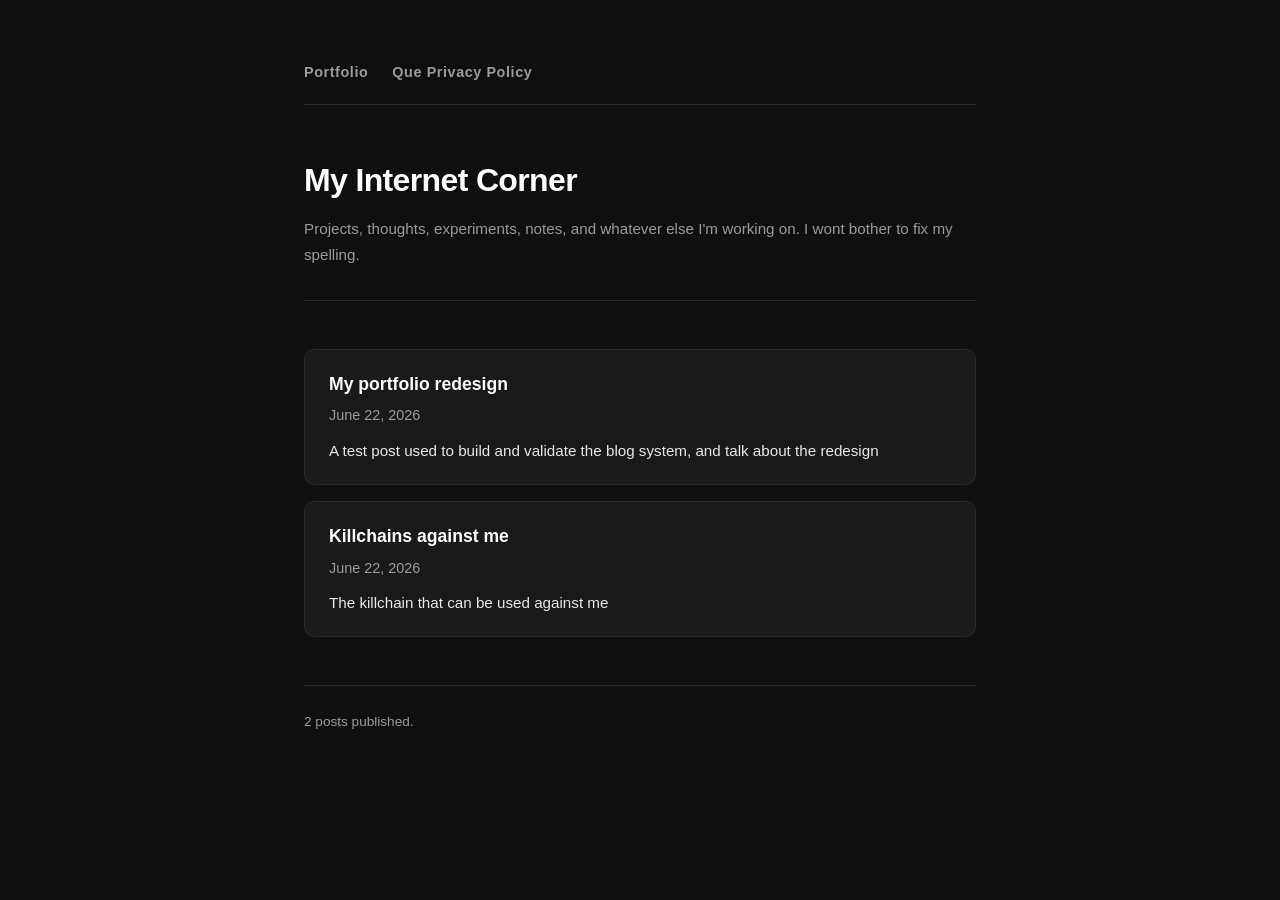
==== blog/index.html @ 858ca7fb "Update post count and fix spelling in header" ====
<!DOCTYPE html>
<html lang="en">
<head>
  <meta charset="UTF-8" />
  <meta name="viewport" content="width=device-width, initial-scale=1.0" />
  <title>Taksha's corner of the internet</title>

  <style>
    :root {
      --bg: #0f0f0f;
      --surface: #1a1a1a;
      --text: #e8e8e8;
      --muted: #9a9a9a;
      --accent: #ffffff;
      --border: #2a2a2a;
    }

    * {
      box-sizing: border-box;
      margin: 0;
      padding: 0;
    }

    body {
      background: var(--bg);
      color: var(--text);
      font-family: -apple-system, BlinkMacSystemFont, "Segoe UI", Helvetica, Arial, sans-serif;
      font-size: 16px;
      line-height: 1.7;
    }

    .container {
      max-width: 720px;
      margin: 0 auto;
      padding: 60px 24px 80px;
    }

    header {
      margin-bottom: 48px;
      border-bottom: 1px solid var(--border);
      padding-bottom: 32px;
    }

    header h1 {
      font-size: 2rem;
      font-weight: 700;
      letter-spacing: -0.02em;
      color: var(--accent);
    }

    header p {
      margin-top: 8px;
      color: var(--muted);
      font-size: 0.95rem;
    }

    .post-list {
      display: flex;
      flex-direction: column;
      gap: 16px;
    }

    .post {
      background: var(--surface);
      border: 1px solid var(--border);
      border-radius: 10px;
      transition: border-color 0.2s ease;
    }

    .post:hover {
      border-color: #404040;
    }

    .post a {
      display: block;
      padding: 20px 24px;
      text-decoration: none;
      color: inherit;
    }

    .post-title {
      font-size: 1.1rem;
      font-weight: 600;
      color: var(--accent);
    }

    .post-date {
      margin-top: 4px;
      color: var(--muted);
      font-size: 0.9rem;
    }

    .post-description {
      margin-top: 10px;
      color: var(--text);
      font-size: 0.95rem;
    }

    footer {
      border-top: 1px solid var(--border);
      margin-top: 48px;
      padding-top: 24px;
      color: var(--muted);
      font-size: 0.85rem;
    }
    .navbar {
  display: flex;
  gap: 24px;
  margin-bottom: 48px;
  padding-bottom: 20px;
  border-bottom: 1px solid var(--border);
}

.navbar a {
  color: var(--muted);
  text-decoration: none;
  font-size: 0.9rem;
  font-weight: 600;
  letter-spacing: 0.04em;
  transition: color 0.2s ease;
}

.navbar a:hover {
  color: var(--accent);
}
  </style>
</head>
<body>

  
  <div class="container">

    <nav class="navbar">
  <a href="../index.html">Portfolio</a>
  <a href="../privacy_policy.html">Que Privacy Policy</a>
</nav>

    <header>
      <h1>My Internet Corner</h1>
      <p>Projects, thoughts, experiments, notes, and whatever else I'm working on. I wont bother to fix my spelling.</p>
    </header>

    <div class="post-list" id="posts"></div>

    <footer>
      <p>2 posts published.</p>
    </footer>

  </div>

  <script>
    const posts = [
      {
        title: "My portfolio redesign",
        file: "portfolio-redesign.html",
        date: "June 22, 2026",
        description: "A test post used to build and validate the blog system, and talk about the redesign"
      },
      {
        title: "Killchains against me",
        file: "killchain-creation.html",
        date: "June 22, 2026",
        description: "The killchain that can be used against me"
      }
    ];

    const container = document.getElementById("posts");

    posts.forEach(post => {
      const article = document.createElement("article");
      article.className = "post";

      article.innerHTML = `
        <a href="${post.file}">
          <div class="post-title">${post.title}</div>
          <div class="post-date">${post.date}</div>
          <div class="post-description">${post.description}</div>
        </a>
      `;

      container.appendChild(article);
    });
  </script>

</body>
</html>
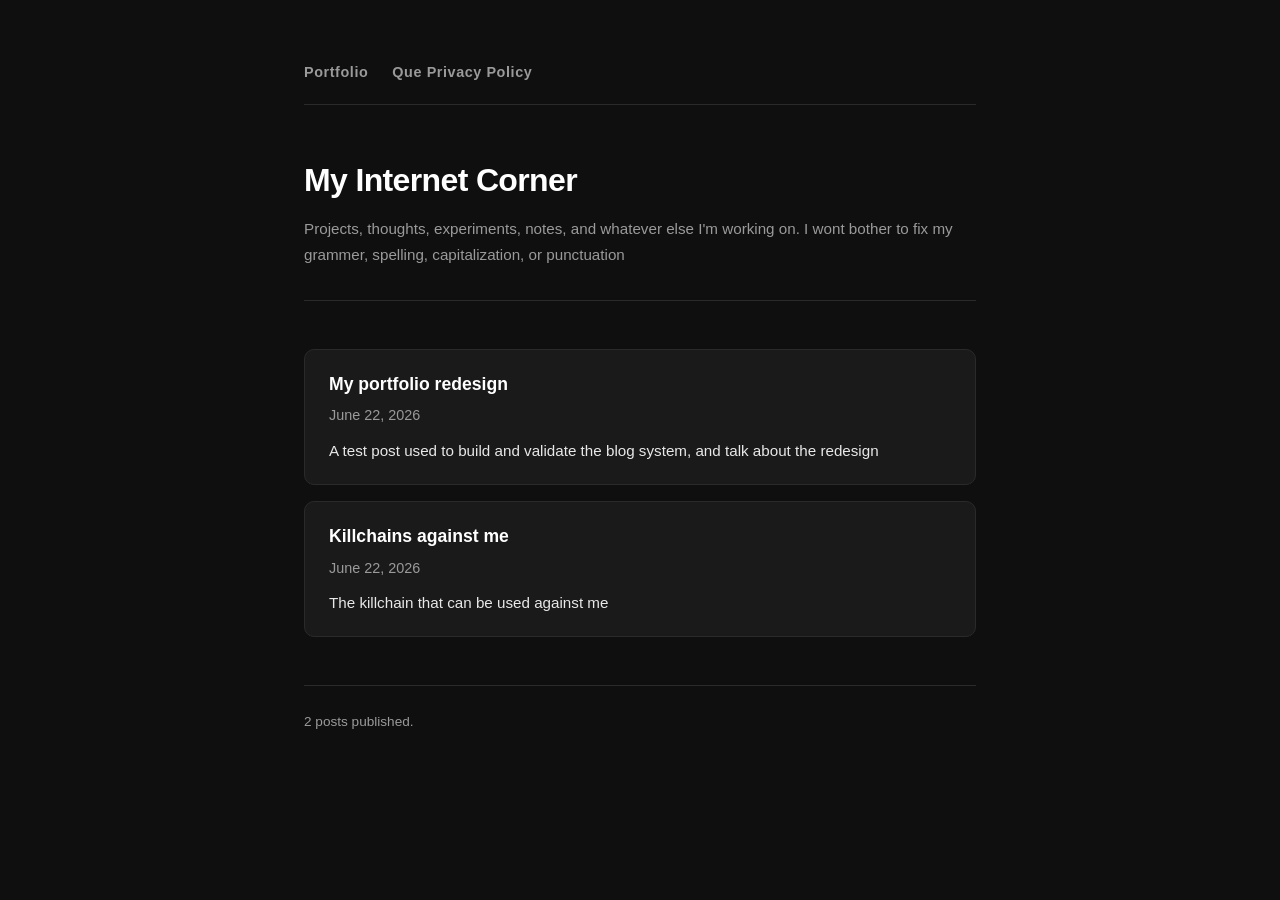
==== commit e034a34e: "Update intro paragraph for grammar and punctuation" ====
--- a/blog/index.html
+++ b/blog/index.html
@@ -137,7 +137,7 @@
 
     <header>
       <h1>My Internet Corner</h1>
-      <p>Projects, thoughts, experiments, notes, and whatever else I'm working on. I wont bother to fix my spelling.</p>
+      <p>Projects, thoughts, experiments, notes, and whatever else I'm working on. I wont bother to fix my grammer, spelling, capitalization, or punctuation</p>
     </header>
 
     <div class="post-list" id="posts"></div>
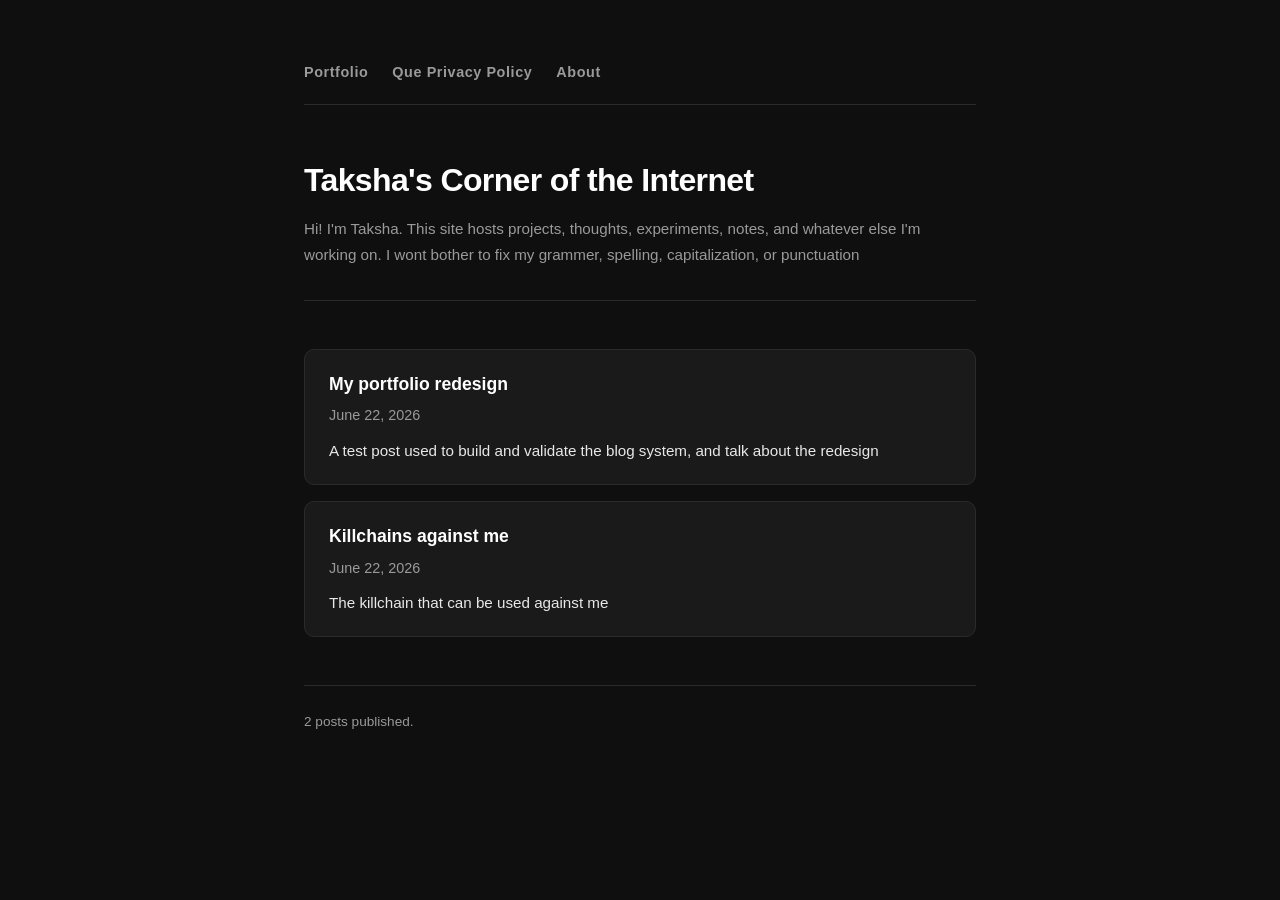
==== commit 7bb2acca: "Update header and introduction in index.html" ====
--- a/blog/index.html
+++ b/blog/index.html
@@ -133,11 +133,12 @@
     <nav class="navbar">
   <a href="../index.html">Portfolio</a>
   <a href="../privacy_policy.html">Que Privacy Policy</a>
+  <a href="./about.html">About</a>
 </nav>
 
     <header>
-      <h1>My Internet Corner</h1>
-      <p>Projects, thoughts, experiments, notes, and whatever else I'm working on. I wont bother to fix my grammer, spelling, capitalization, or punctuation</p>
+      <h1>Taksha's Corner of the Internet</h1>
+      <p>Hi! I'm Taksha. This site hosts projects, thoughts, experiments, notes, and whatever else I'm working on. I wont bother to fix my grammer, spelling, capitalization, or punctuation</p>
     </header>
 
     <div class="post-list" id="posts"></div>
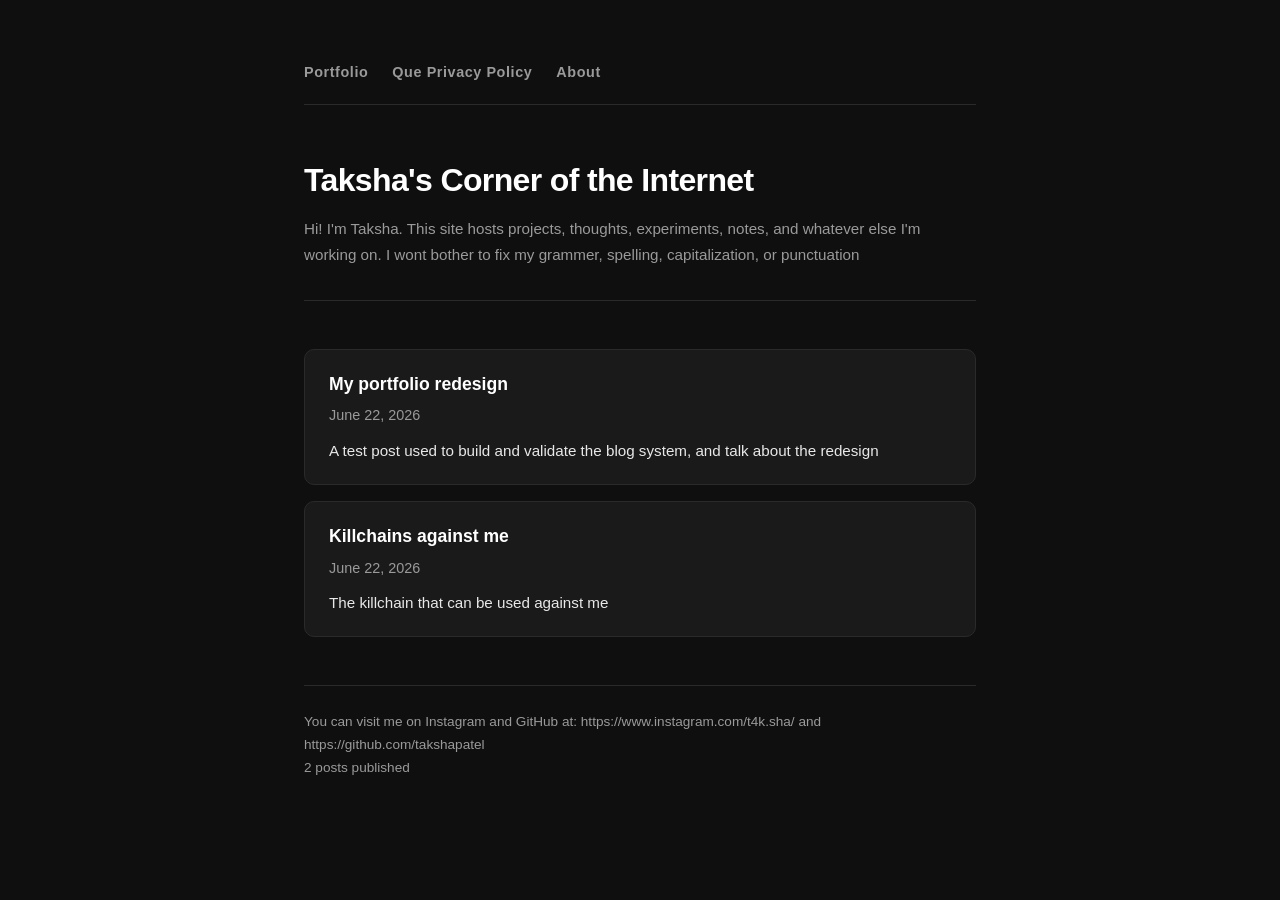
==== commit a72b7588: "socials" ====
--- a/blog/index.html
+++ b/blog/index.html
@@ -144,7 +144,8 @@
     <div class="post-list" id="posts"></div>
 
     <footer>
-      <p>2 posts published.</p>
+      <p>You can visit me on Instagram and GitHub at: https://www.instagram.com/t4k.sha/ and https://github.com/takshapatel</p>
+      <p>2 posts published</p>
     </footer>
 
   </div>
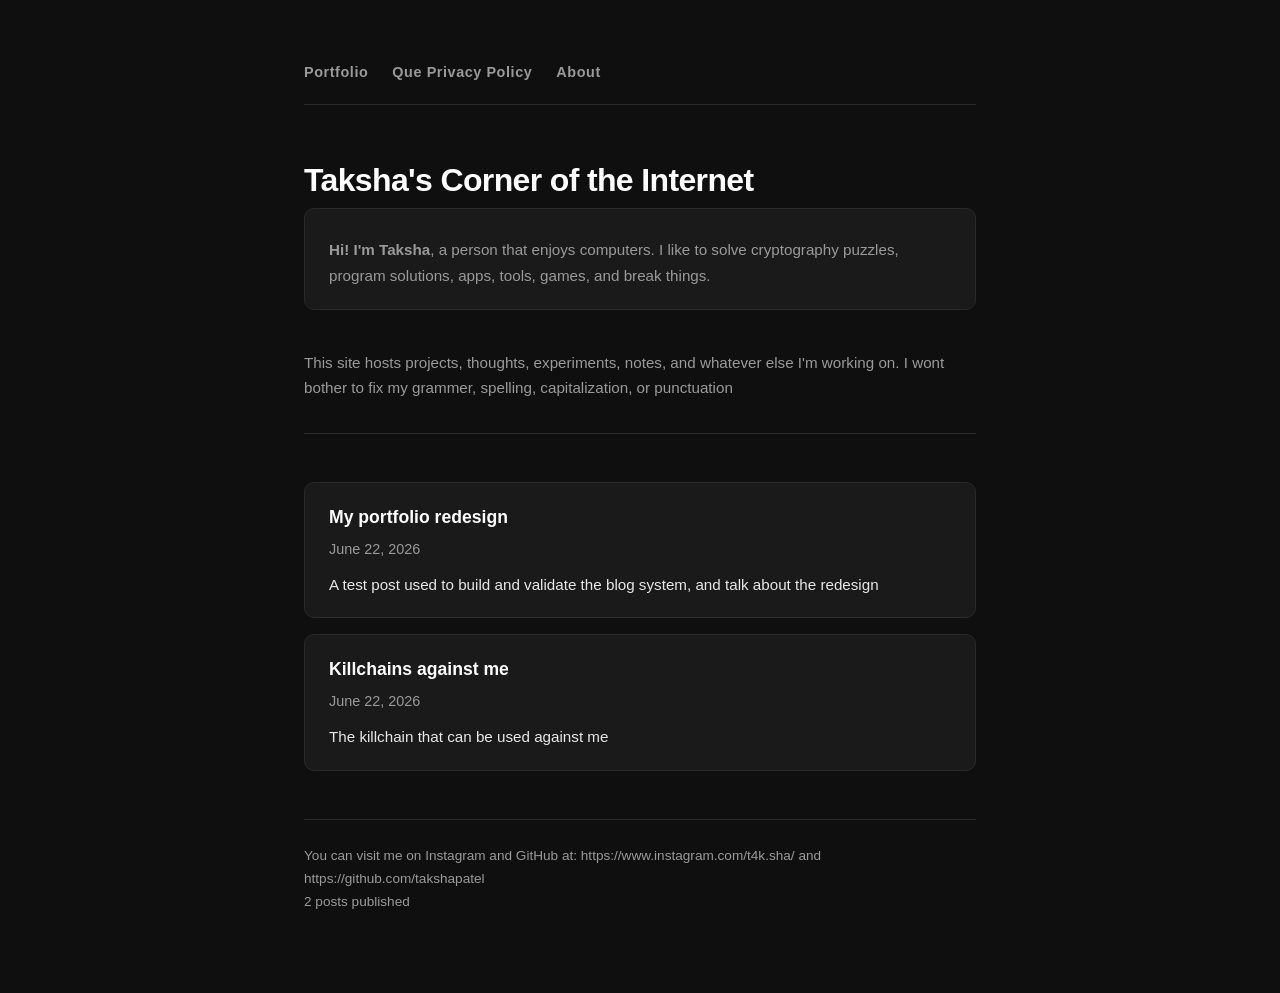
==== commit 9a082049: "hii" ====
--- a/blog/index.html
+++ b/blog/index.html
@@ -123,6 +123,13 @@
 .navbar a:hover {
   color: var(--accent);
 }
+    .callout {
+      background: var(--surface);
+      border: 1px solid var(--border);
+      border-radius: 10px;
+      padding: 20px 24px;
+      margin-bottom: 40px;
+    }
   </style>
 </head>
 <body>
@@ -137,8 +144,11 @@
 </nav>
 
     <header>
-      <h1>Taksha's Corner of the Internet</h1>
-      <p>Hi! I'm Taksha. This site hosts projects, thoughts, experiments, notes, and whatever else I'm working on. I wont bother to fix my grammer, spelling, capitalization, or punctuation</p>
+    <h1>Taksha's Corner of the Internet</h1>
+        <div class="callout">
+    <p><strong>Hi! I'm Taksha</strong>, a person that enjoys computers. I like to solve cryptography puzzles, program solutions, apps, tools, games, and break things. </p>
+    </div>
+      <p>This site hosts projects, thoughts, experiments, notes, and whatever else I'm working on. I wont bother to fix my grammer, spelling, capitalization, or punctuation</p>
     </header>
 
     <div class="post-list" id="posts"></div>
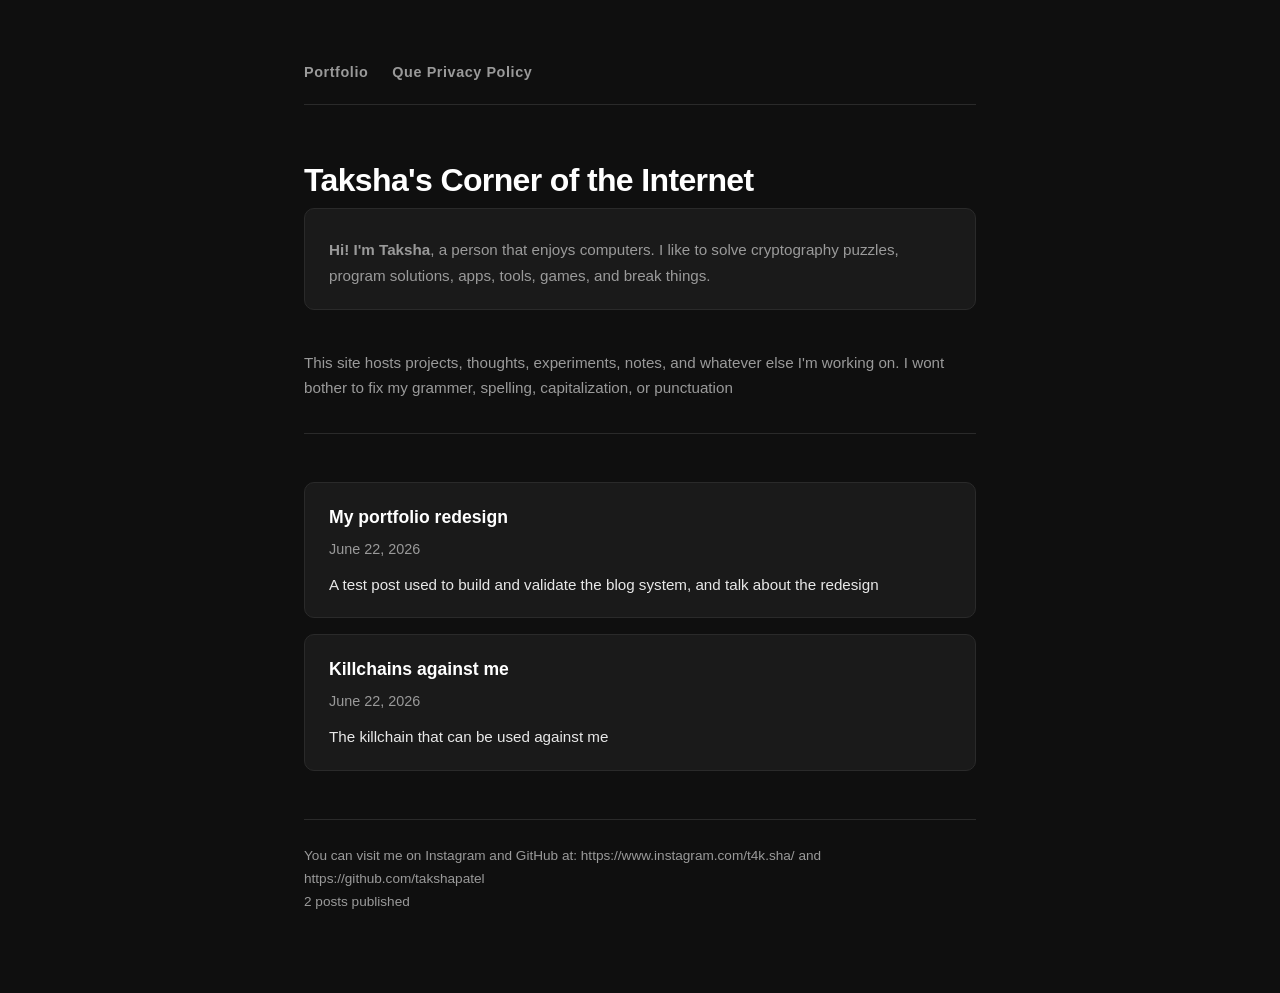
==== commit 39df43c8: "hi" ====
--- a/blog/index.html
+++ b/blog/index.html
@@ -140,7 +140,6 @@
     <nav class="navbar">
   <a href="../index.html">Portfolio</a>
   <a href="../privacy_policy.html">Que Privacy Policy</a>
-  <a href="./about.html">About</a>
 </nav>
 
     <header>
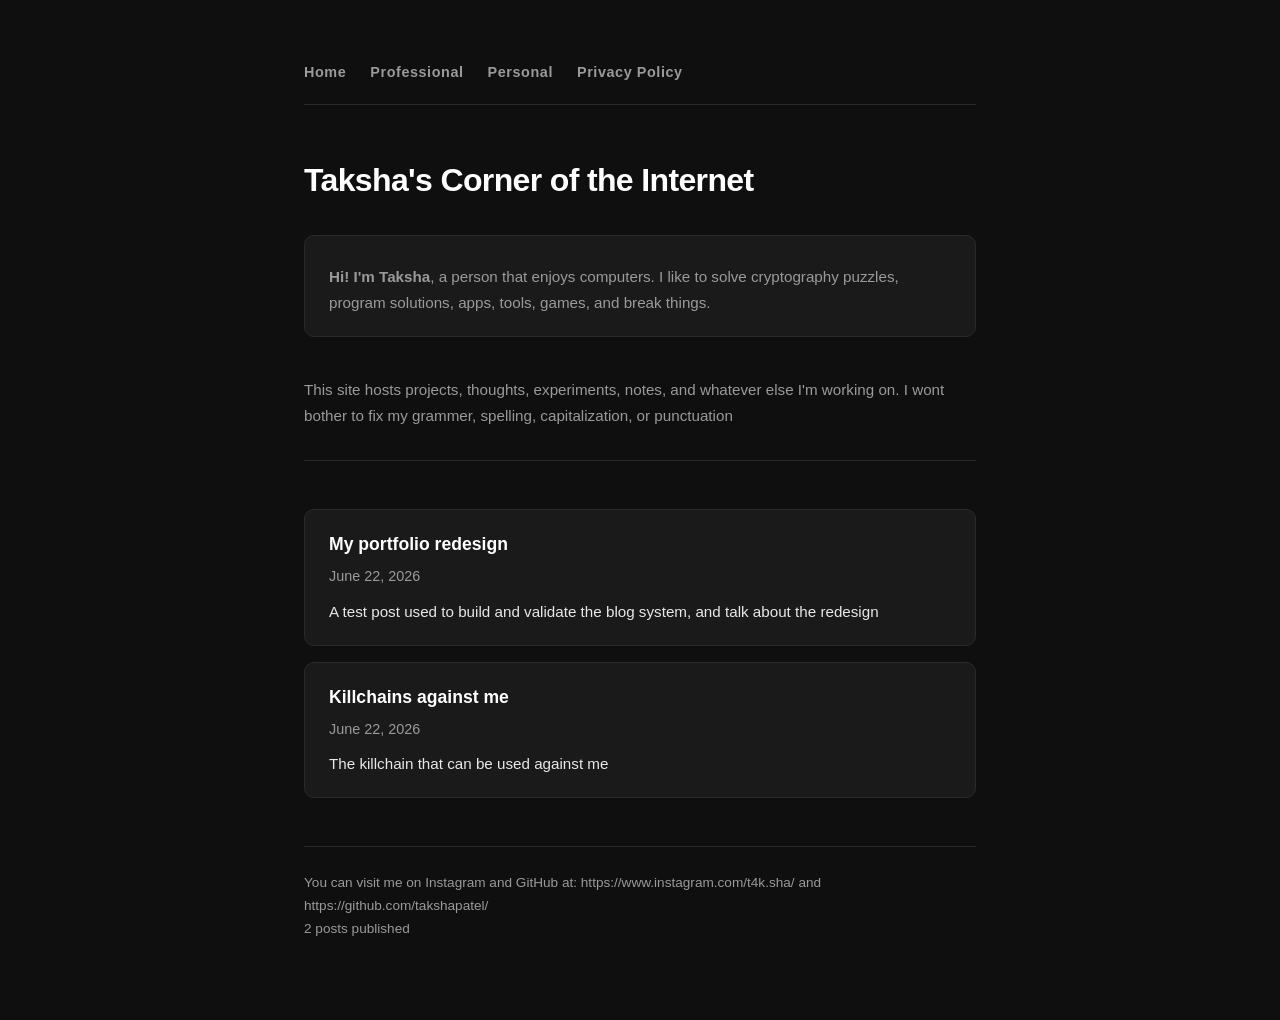
==== commit 335c8144: "Refine personal and professional site navigation" ====
--- a/blog/index.html
+++ b/blog/index.html
@@ -138,13 +138,16 @@
   <div class="container">
 
     <nav class="navbar">
-  <a href="../index.html">Portfolio</a>
-  <a href="../privacy_policy.html">Que Privacy Policy</a>
+  <a href="../index.html">Home</a>
+  <a href="../professional.html">Professional</a>
+  <a href="../personal.html">Personal</a>
+  <a href="../privacy_policy.html">Privacy Policy</a>
 </nav>
 
     <header>
     <h1>Taksha's Corner of the Internet</h1>
-        <div class="callout">
+    <br>
+    <div class="callout">
     <p><strong>Hi! I'm Taksha</strong>, a person that enjoys computers. I like to solve cryptography puzzles, program solutions, apps, tools, games, and break things. </p>
     </div>
       <p>This site hosts projects, thoughts, experiments, notes, and whatever else I'm working on. I wont bother to fix my grammer, spelling, capitalization, or punctuation</p>
@@ -153,7 +156,7 @@
     <div class="post-list" id="posts"></div>
 
     <footer>
-      <p>You can visit me on Instagram and GitHub at: https://www.instagram.com/t4k.sha/ and https://github.com/takshapatel</p>
+      <p>You can visit me on Instagram and GitHub at: https://www.instagram.com/t4k.sha/ and https://github.com/takshapatel/</p>
       <p>2 posts published</p>
     </footer>
 
